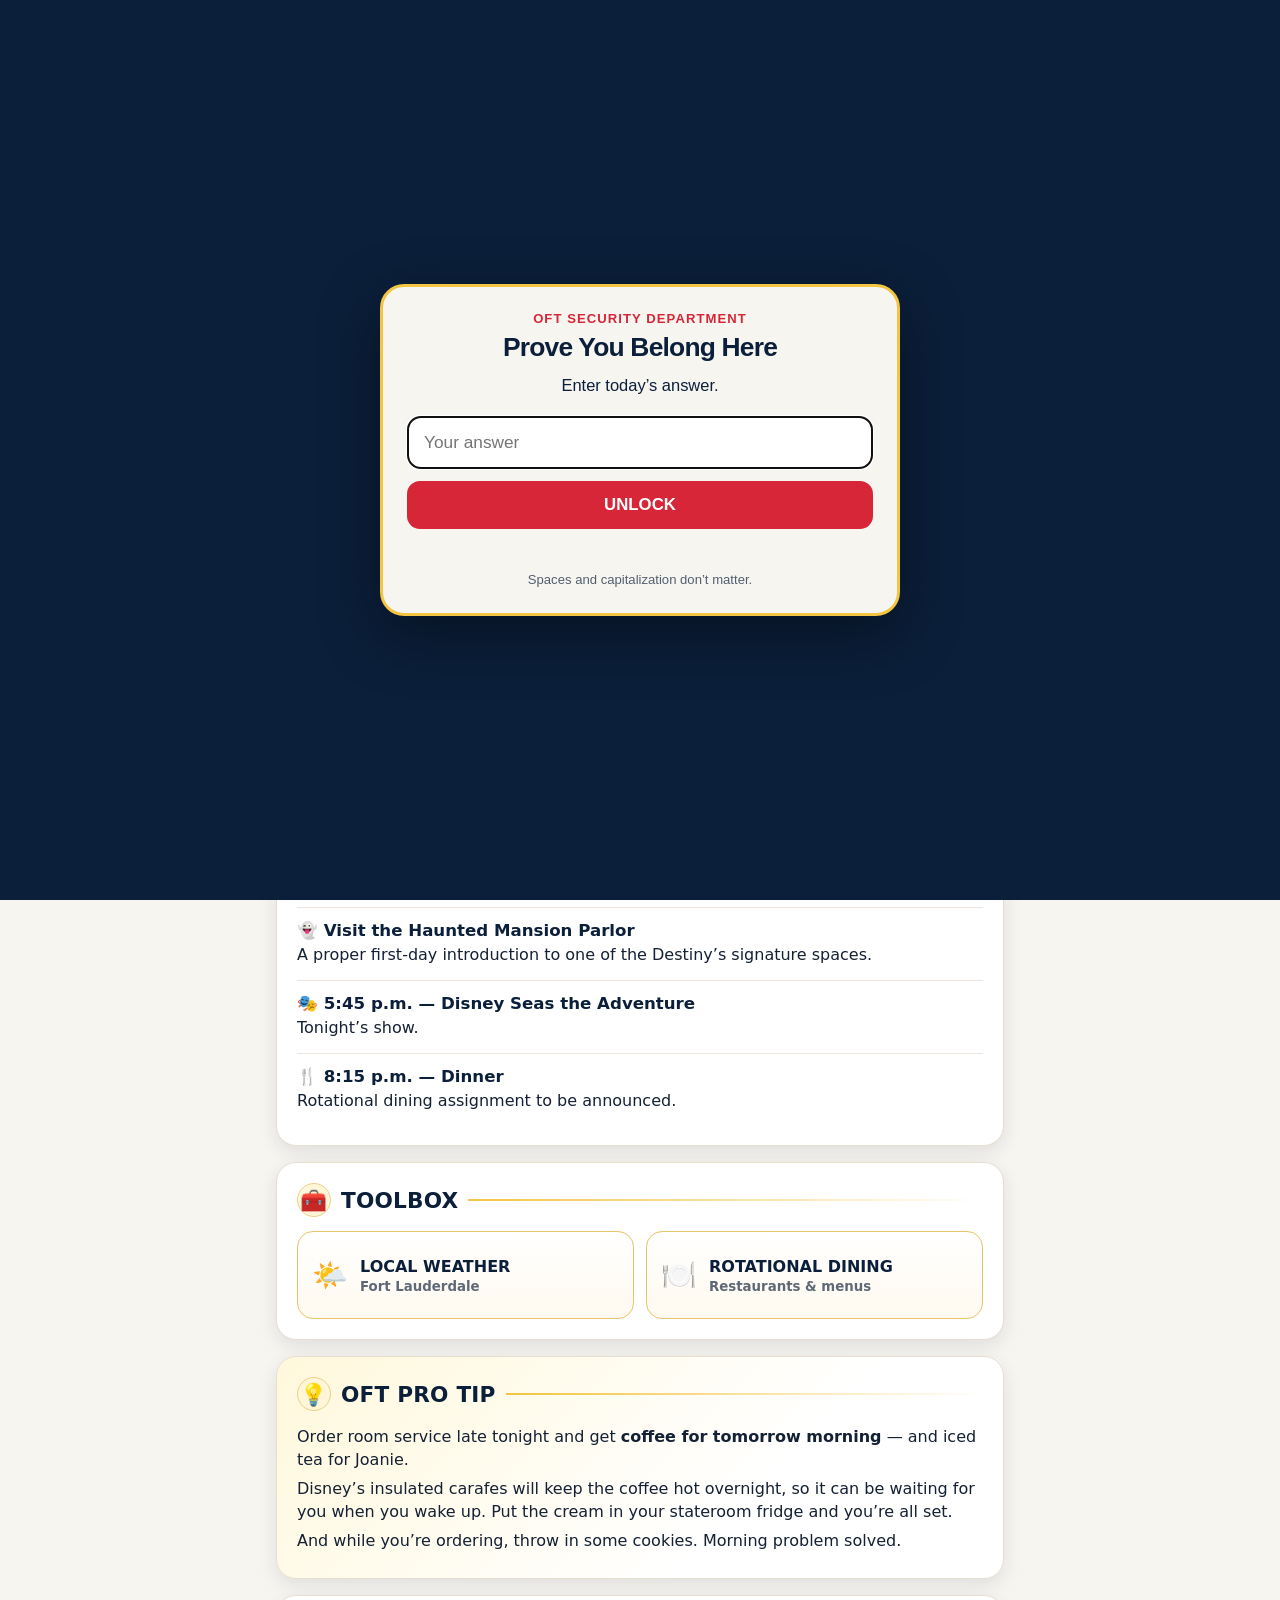
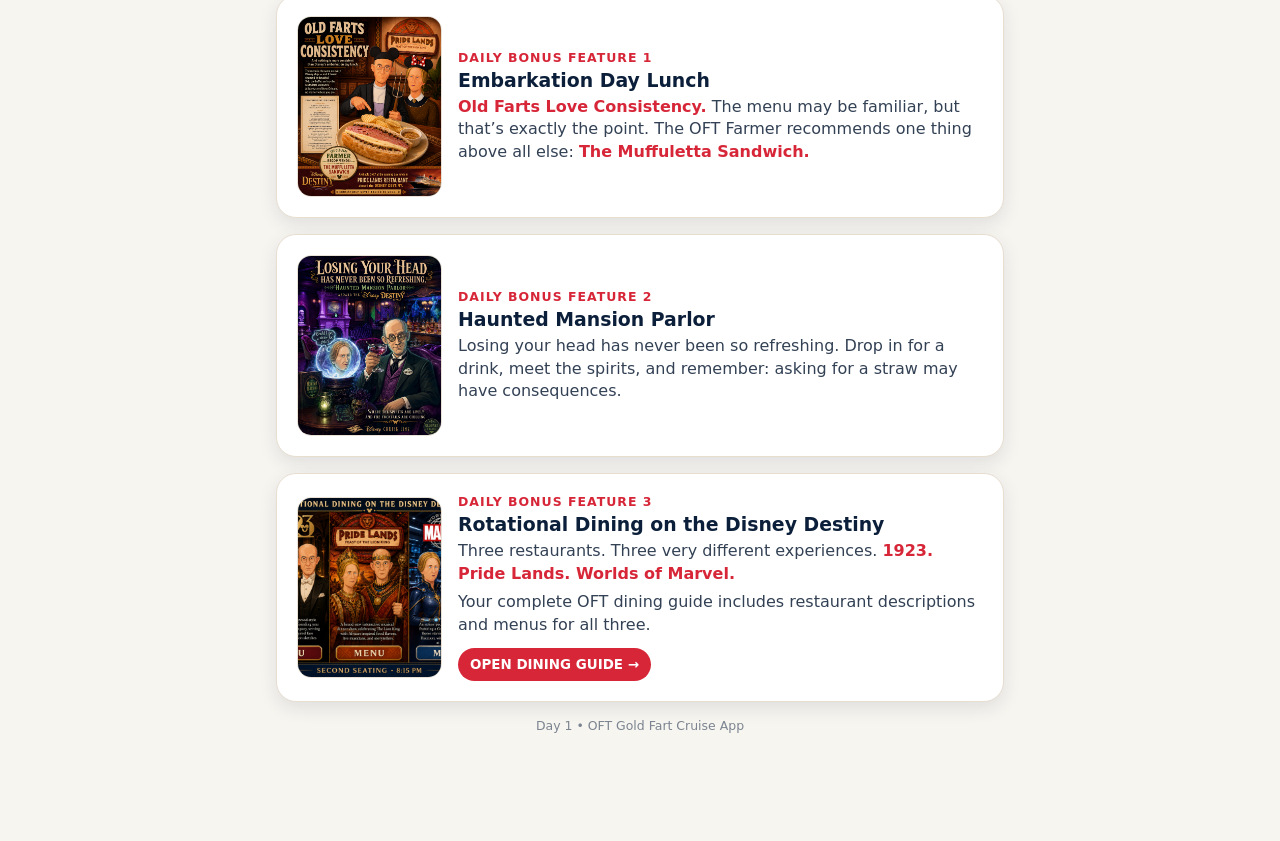
==== day1/index.html @ d30a35b8 "Add files via upload" ====
<!doctype html>
<html lang="en">
<head>
<meta charset="utf-8">
<meta name="viewport" content="width=device-width, initial-scale=1, viewport-fit=cover">
<title>OFT Gold Fart Cruise App — Day 1</title>
<style>
:root{
  --navy:#0B1F3A; --red:#D72638; --gold:#F4C542; --cream:#F7F5F0;
  --ink:#142033; --muted:#5E6877; --card:#FFFFFF; --line:#E7DED0;
  --shadow:0 6px 18px rgba(11,31,58,.10);
}
*{box-sizing:border-box}
html{background:var(--cream)}
body{
  margin:0;
  font-family:system-ui,-apple-system,BlinkMacSystemFont,"Segoe UI",Roboto,Arial,sans-serif;
  color:var(--ink);
  background:radial-gradient(circle at 85% 0%,rgba(244,197,66,.12),transparent 28%),var(--cream);
  padding-bottom:94px;
}
.top{
  background:linear-gradient(180deg,#08182e 0%,var(--navy) 100%);
  border-bottom:5px solid var(--red);
  padding:18px 18px 16px;
  text-align:center;
}
.top img{
  width:min(68vw,320px);
  aspect-ratio:1/1;
  object-fit:contain;
  border-radius:50%;
  filter:drop-shadow(0 4px 10px rgba(0,0,0,.25));
}
main{max-width:760px;margin:0 auto;padding:16px}
.card{
  background:var(--card);
  border:1px solid var(--line);
  border-radius:20px;
  box-shadow:var(--shadow);
  padding:20px;
  margin:0 0 16px;
}
.daycard{position:relative;overflow:hidden}
.daycard:before{
  content:"";position:absolute;inset:0 auto 0 0;width:7px;
  background:linear-gradient(var(--gold),var(--red));
}
.eyebrow{
  display:inline-block;font-weight:900;letter-spacing:.12em;color:var(--red);
  font-size:.82rem;text-transform:uppercase;margin-bottom:6px
}
h1{margin:0;color:var(--navy);font-size:clamp(2rem,8vw,3.35rem);line-height:1;letter-spacing:-.03em}
.date{margin-top:10px;color:var(--muted);font-weight:700}
.section-title{
  display:flex;align-items:center;gap:10px;margin:0 0 14px;color:var(--navy);
  font-size:1.35rem;font-weight:900;letter-spacing:.01em
}
.section-title:after{content:"";height:2px;flex:1;background:linear-gradient(90deg,var(--gold),transparent)}
.icon{
  width:34px;height:34px;border-radius:50%;display:inline-grid;place-items:center;
  background:#fff6d9;color:#a46f00;border:1px solid #edd18b;flex:0 0 auto
}
.highlight{padding:13px 0;border-top:1px solid #eee6db}
.highlight:first-of-type{border-top:none;padding-top:0}
.highlight h3{margin:0 0 4px;color:var(--navy);font-size:1.04rem}
.highlight p{margin:0;line-height:1.42}
.toolbox{display:grid;grid-template-columns:1fr 1fr;gap:12px}
.tool{
  text-decoration:none;color:var(--navy);border:1.5px solid #e8c46a;border-radius:16px;
  min-height:88px;padding:14px;display:flex;align-items:center;gap:12px;font-weight:900;
  background:linear-gradient(180deg,#fff,#fffaf0)
}
.tool small{display:block;font-weight:600;color:var(--muted);margin-top:3px}
.tip{background:linear-gradient(135deg,#fff8dc 0%,#fff 65%)}
.tip p{margin:.35rem 0;line-height:1.45}
.bonus{display:grid;grid-template-columns:145px 1fr;gap:16px;align-items:center}
.bonus img{
  width:145px;aspect-ratio:4/5;object-fit:cover;border-radius:14px;
  border:1px solid #e9e1d5;background:#f3eee7
}
.bonus h3{margin:0 0 5px;color:var(--navy);font-size:1.18rem}
.bonus p{margin:0;line-height:1.4;color:#334155}
.bonus strong{color:var(--red)}
.bonus-label{
  color:var(--red);font-weight:900;font-size:.78rem;letter-spacing:.08em;
  text-transform:uppercase;margin-bottom:4px
}
.bonus-link{
  display:inline-flex;margin-top:12px;padding:9px 12px;border-radius:999px;
  text-decoration:none;background:var(--red);color:#fff;font-weight:900;font-size:.84rem
}
.fixedbar{
  position:fixed;left:0;right:0;bottom:0;z-index:10;
  padding:10px 12px calc(10px + env(safe-area-inset-bottom));
  background:rgba(247,245,240,.94);backdrop-filter:blur(10px);border-top:1px solid #ddd3c6
}
.fixedinner{max-width:760px;margin:auto;display:grid;grid-template-columns:1fr 1fr;gap:10px}
.fixedbtn{
  min-height:58px;border-radius:16px;text-decoration:none;display:flex;align-items:center;
  justify-content:center;gap:9px;font-weight:900;box-shadow:0 5px 14px rgba(0,0,0,.12)
}
.disney{background:var(--navy);color:white;border:2px solid #19365f}
.food{background:var(--red);color:white;border:2px solid #b51d2b}
.fixedbtn span{font-size:1.25rem}
.note{font-size:.78rem;color:#7b8490;text-align:center;margin:4px 0 0}
@media(max-width:560px){
  main{padding:12px}.card{padding:16px;border-radius:17px;margin-bottom:12px}
  .toolbox{grid-template-columns:1fr}.bonus{grid-template-columns:112px 1fr;gap:12px}
  .bonus img{width:112px}.section-title{font-size:1.15rem}
}
.camera-input{position:absolute!important;width:1px;height:1px;overflow:hidden;clip:rect(0,0,0,0);white-space:nowrap;clip-path:inset(50%)}
.fixedbtn.food{cursor:pointer}
body{padding-bottom:92px!important;}
</style>

<style id="oft-three-button-style">
.oft-bottom-bar{position:fixed;left:0;right:0;bottom:0;z-index:9990;padding:9px 10px calc(9px + env(safe-area-inset-bottom));background:rgba(247,245,240,.96);border-top:1px solid #ddd3c6;backdrop-filter:blur(10px)}
.oft-bottom-inner{max-width:760px;margin:auto;display:grid;grid-template-columns:minmax(0,1fr) 58px minmax(0,1fr);gap:8px}
.oft-bottom-btn{min-height:56px;border-radius:15px;text-decoration:none;display:flex;align-items:center;justify-content:center;gap:7px;font-family:Arial,sans-serif;font-weight:900;font-size:.88rem;line-height:1;text-align:center;box-sizing:border-box}
.oft-bottom-daily{background:#D72638;color:white;border:2px solid #b51d2b}
.oft-bottom-home{background:#F4C542;color:#0B1F3A;border:2px solid #d7aa22;font-size:1.45rem}
.oft-bottom-camera{background:#0B1F3A;color:white;border:2px solid #19365f;cursor:pointer}
.oft-camera-input{position:absolute!important;width:1px;height:1px;overflow:hidden;clip:rect(0,0,0,0);clip-path:inset(50%);white-space:nowrap}
</style>

</head>
<body>

<style id="oft-lock-style">
.oft-lock{position:fixed;inset:0;z-index:99999;background:#0B1F3A;display:flex;align-items:center;justify-content:center;padding:22px;font-family:Arial,sans-serif}
.oft-lock-card{width:min(520px,100%);background:#F7F5F0;border:3px solid #F4C542;border-radius:24px;padding:24px;box-shadow:0 18px 60px rgba(0,0,0,.42);color:#0B1F3A;text-align:center}
.oft-lock-kicker{font-weight:900;color:#D72638;letter-spacing:.08em;font-size:.82rem;margin-bottom:8px}
.oft-lock h1{margin:0 0 14px;font-size:1.65rem}.oft-lock p{font-size:1.03rem;line-height:1.45;margin:0 0 18px}
.oft-lock input{width:100%;box-sizing:border-box;font-size:1.08rem;padding:14px 15px;border:2px solid #c9c0b4;border-radius:13px;background:#fff;color:#0B1F3A}
.oft-lock button{width:100%;margin-top:12px;border:0;border-radius:13px;background:#D72638;color:#fff;font-size:1.05rem;font-weight:900;padding:14px;cursor:pointer}
.oft-lock-error{min-height:1.25em;color:#a31320;font-weight:800;margin-top:10px!important;margin-bottom:0!important}
.oft-lock-note{font-size:.82rem!important;opacity:.7;margin-top:10px!important;margin-bottom:0!important}
</style>

<div class="oft-lock" id="oft-lock"><div class="oft-lock-card">
<div class="oft-lock-kicker">OFT SECURITY DEPARTMENT</div><h1>Prove You Belong Here</h1>
<p>Enter today’s answer.</p>
<form id="oft-lock-form"><input id="oft-lock-answer" type="text" autocomplete="off" autocapitalize="off" placeholder="Your answer"><button type="submit">UNLOCK</button></form>
<p class="oft-lock-error" id="oft-lock-error"></p><p class="oft-lock-note">Spaces and capitalization don’t matter.</p>
</div></div>
<script>
(function(){
 const k="oft-unlocked-day1";
 if(sessionStorage.getItem(k)==="yes"){document.getElementById("oft-lock").remove();return;}
 const n=s=>(s||"").toLowerCase().replace(/\s+/g,""), expected="magic";
 const form=document.getElementById("oft-lock-form"),input=document.getElementById("oft-lock-answer"),err=document.getElementById("oft-lock-error");
 form.addEventListener("submit",e=>{e.preventDefault();if(n(input.value)===expected){sessionStorage.setItem(k,"yes");document.getElementById("oft-lock").remove();}else{err.textContent="Nope. The OFT bouncer remains unconvinced.";input.select();}});
 setTimeout(()=>input.focus(),100);
})();
</script>
<header class="top">
  <img src="assets/day-logo.jpg" alt="Gold Fart Disney Cruises logo">
</header>

<main>
  <section class="card daycard">
    <div class="eyebrow">Day 1</div>
    <h1>Welcome aboard the Disney Destiny!</h1>
    <div class="date">Friday, September 18, 2026</div>
  </section>

  <section class="card">
    <div class="section-title"><span class="icon">★</span>DAILY HIGHLIGHTS</div>

    <div class="highlight">
      <h3>🚢 11:30 a.m. — Embarkation</h3>
      <p>Welcome aboard!</p>
    </div>

    <div class="highlight">
      <h3>🥪 Embarkation Lunch</h3>
      <p>Skip the buffet and head for the embarkation-day dining room. The OFT recommendation awaits.</p>
    </div>

    <div class="highlight">
      <h3>🍽️ Dining Changes — Triton Lounge</h3>
      <p>Take care of any needed dining adjustments.</p>
    </div>

    <div class="highlight">
      <h3>👻 Visit the Haunted Mansion Parlor</h3>
      <p>A proper first-day introduction to one of the Destiny’s signature spaces.</p>
    </div>

    <div class="highlight">
      <h3>🎭 5:45 p.m. — Disney Seas the Adventure</h3>
      <p>Tonight’s show.</p>
    </div>

    <div class="highlight">
      <h3>🍴 8:15 p.m. — Dinner</h3>
      <p>Rotational dining assignment to be announced.</p>
    </div>
  </section>

  <section class="card">
    <div class="section-title"><span class="icon">🧰</span>TOOLBOX</div>
    <div class="toolbox">
      <a class="tool" href="https://weather.com/us/florida/fort-lauderdale/airport/fort-lauderdale-hollywood-international-airport/today" target="_blank" rel="noopener">
        <span style="font-size:1.8rem">🌤️</span>
        <span>LOCAL WEATHER<small>Fort Lauderdale</small></span>
      </a>
      <a class="tool" href="dining/index.html">
        <span style="font-size:1.8rem">🍽️</span>
        <span>ROTATIONAL DINING<small>Restaurants & menus</small></span>
      </a>
    </div>
  </section>

  <section class="card tip">
    <div class="section-title"><span class="icon">💡</span>OFT PRO TIP</div>
    <p>Order room service late tonight and get <strong>coffee for tomorrow morning</strong> — and iced tea for Joanie.</p>
    <p>Disney’s insulated carafes will keep the coffee hot overnight, so it can be waiting for you when you wake up. Put the cream in your stateroom fridge and you’re all set.</p>
    <p>And while you’re ordering, throw in some cookies. Morning problem solved.</p>
  </section>

  <section class="card bonus">
    <img src="assets/embarkation-lunch.png" alt="Embarkation Day Lunch ad">
    <div>
      <div class="bonus-label">Daily Bonus Feature 1</div>
      <h3>Embarkation Day Lunch</h3>
      <p><strong>Old Farts Love Consistency.</strong> The menu may be familiar, but that’s exactly the point. The OFT Farmer recommends one thing above all else: <strong>The Muffuletta Sandwich.</strong></p>
    </div>
  </section>

  <section class="card bonus">
    <img src="assets/haunted-mansion.png" alt="Haunted Mansion Parlor ad">
    <div>
      <div class="bonus-label">Daily Bonus Feature 2</div>
      <h3>Haunted Mansion Parlor</h3>
      <p>Losing your head has never been so refreshing. Drop in for a drink, meet the spirits, and remember: asking for a straw may have consequences.</p>
    </div>
  </section>

  <section class="card bonus">
    <img src="assets/rotational-dining.png" alt="Rotational Dining on the Disney Destiny">
    <div>
      <div class="bonus-label">Daily Bonus Feature 3</div>
      <h3>Rotational Dining on the Disney Destiny</h3>
      <p>Three restaurants. Three very different experiences. <strong>1923. Pride Lands. Worlds of Marvel.</strong></p>
      <p style="margin-top:6px">Your complete OFT dining guide includes restaurant descriptions and menus for all three.</p>
      <a class="bonus-link" href="dining/index.html">OPEN DINING GUIDE →</a>
    </div>
  </section>

  <p class="note">Day 1 • OFT Gold Fart Cruise App</p>
</main>



<nav class="oft-bottom-bar" aria-label="OFT navigation">
  <div class="oft-bottom-inner">
    <a class="oft-bottom-btn oft-bottom-daily" href="https://mattj009.github.io/oft-disney-cruise-app-clean/lineup.html"><span>✨</span>DAILY DISNEY</a>
    <a class="oft-bottom-btn oft-bottom-home" href="https://mattj009.github.io/oft-disney-cruise-app-clean/index.html" aria-label="Home" title="Home">🏠</a>
    <label class="oft-bottom-btn oft-bottom-camera" for="oft-camera"><span>📷</span>SMILE, PAL!</label>
    <input id="oft-camera" class="oft-camera-input" type="file" accept="image/*" capture="environment">
  </div>
</nav>

</body>
</html>
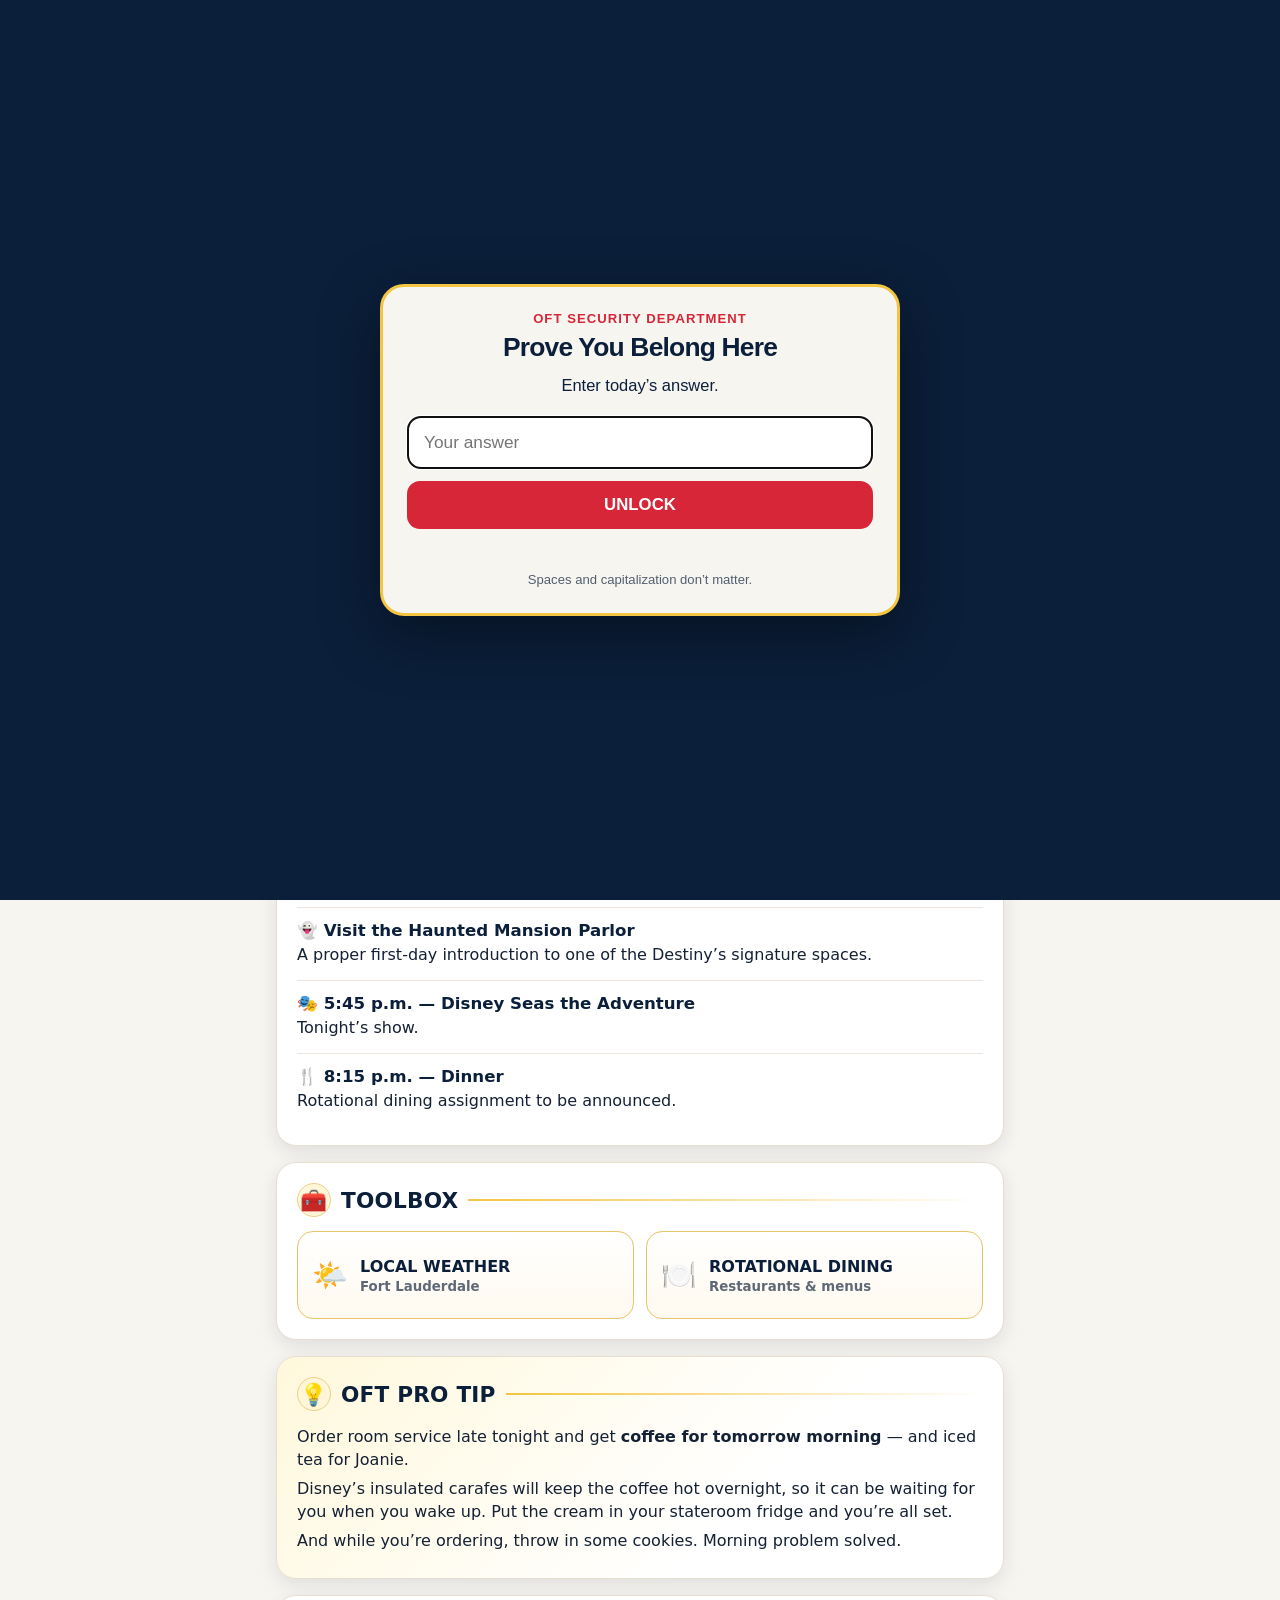
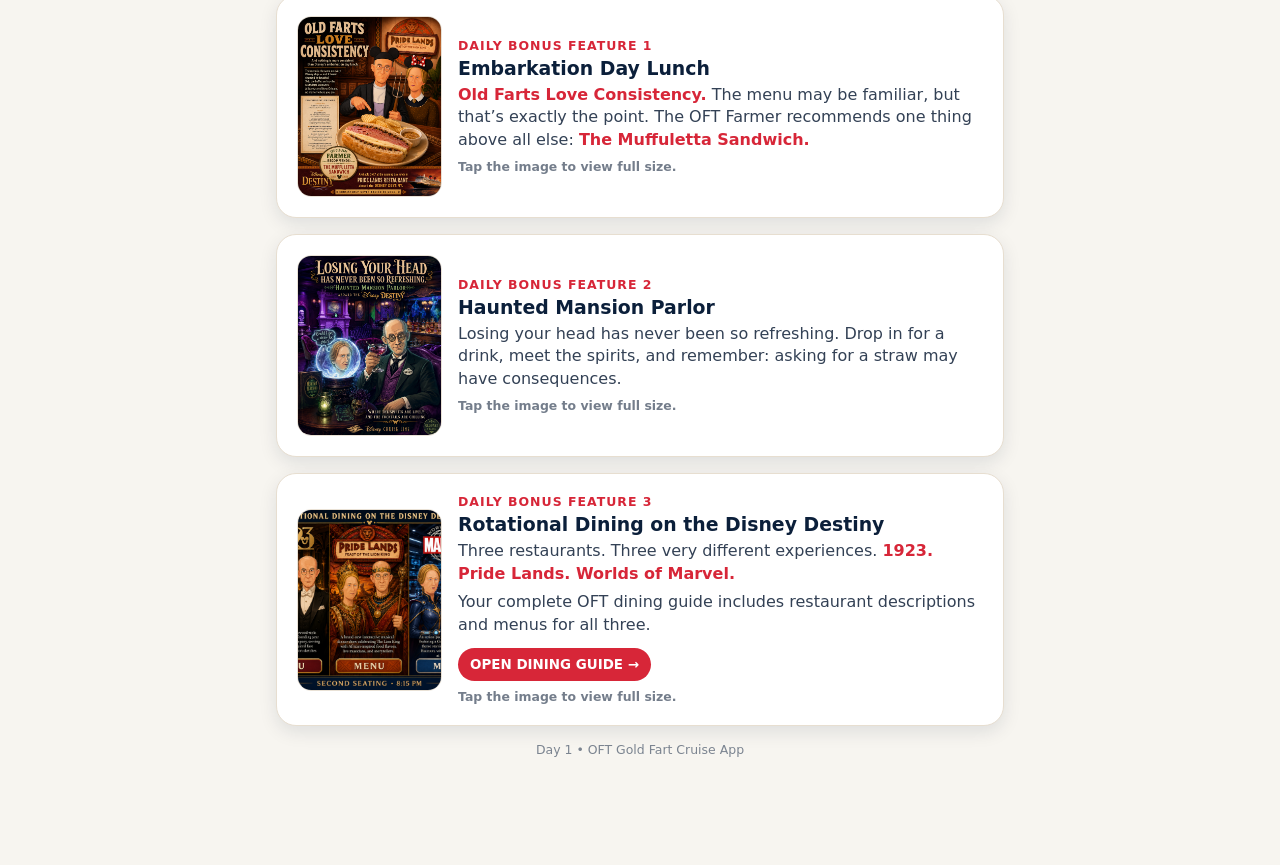
==== commit 10066a78: "Add files via upload" ====
--- a/day1/index.html
+++ b/day1/index.html
@@ -124,6 +124,16 @@
 .oft-camera-input{position:absolute!important;width:1px;height:1px;overflow:hidden;clip:rect(0,0,0,0);clip-path:inset(50%);white-space:nowrap}
 </style>
 
+
+<style id="oft-bonus-lightbox-style">
+.bonus img{cursor:zoom-in}
+.oft-bonus-hint{font-size:.78rem!important;opacity:.68;margin-top:7px!important;font-weight:700}
+.oft-lightbox{position:fixed;inset:0;z-index:100000;background:rgba(5,15,30,.94);display:none;align-items:center;justify-content:center;padding:18px}
+.oft-lightbox.open{display:flex}
+.oft-lightbox img{max-width:96vw;max-height:90vh;object-fit:contain;border-radius:10px;box-shadow:0 16px 60px rgba(0,0,0,.55)}
+.oft-lightbox-close{position:fixed;top:14px;right:14px;width:48px;height:48px;border-radius:50%;border:2px solid rgba(255,255,255,.7);background:#0B1F3A;color:white;font-size:1.7rem;font-weight:900;display:flex;align-items:center;justify-content:center;cursor:pointer}
+</style>
+
 </head>
 <body>
 
@@ -147,10 +157,10 @@
 <script>
 (function(){
  const k="oft-unlocked-day1";
- if(sessionStorage.getItem(k)==="yes"){document.getElementById("oft-lock").remove();return;}
+ if(localStorage.getItem(k)==="yes"){document.getElementById("oft-lock").remove();return;}
  const n=s=>(s||"").toLowerCase().replace(/\s+/g,""), expected="magic";
  const form=document.getElementById("oft-lock-form"),input=document.getElementById("oft-lock-answer"),err=document.getElementById("oft-lock-error");
- form.addEventListener("submit",e=>{e.preventDefault();if(n(input.value)===expected){sessionStorage.setItem(k,"yes");document.getElementById("oft-lock").remove();}else{err.textContent="Nope. The OFT bouncer remains unconvinced.";input.select();}});
+ form.addEventListener("submit",e=>{e.preventDefault();if(n(input.value)===expected){localStorage.setItem(k,"yes");document.getElementById("oft-lock").remove();}else{err.textContent="Nope. The OFT bouncer remains unconvinced.";input.select();}});
  setTimeout(()=>input.focus(),100);
 })();
 </script>
@@ -226,7 +236,7 @@
       <div class="bonus-label">Daily Bonus Feature 1</div>
       <h3>Embarkation Day Lunch</h3>
       <p><strong>Old Farts Love Consistency.</strong> The menu may be familiar, but that’s exactly the point. The OFT Farmer recommends one thing above all else: <strong>The Muffuletta Sandwich.</strong></p>
-    </div>
+    <p class="oft-bonus-hint">Tap the image to view full size.</p></div>
   </section>
 
   <section class="card bonus">
@@ -235,7 +245,7 @@
       <div class="bonus-label">Daily Bonus Feature 2</div>
       <h3>Haunted Mansion Parlor</h3>
       <p>Losing your head has never been so refreshing. Drop in for a drink, meet the spirits, and remember: asking for a straw may have consequences.</p>
-    </div>
+    <p class="oft-bonus-hint">Tap the image to view full size.</p></div>
   </section>
 
   <section class="card bonus">
@@ -246,13 +256,47 @@
       <p>Three restaurants. Three very different experiences. <strong>1923. Pride Lands. Worlds of Marvel.</strong></p>
       <p style="margin-top:6px">Your complete OFT dining guide includes restaurant descriptions and menus for all three.</p>
       <a class="bonus-link" href="dining/index.html">OPEN DINING GUIDE →</a>
-    </div>
+    <p class="oft-bonus-hint">Tap the image to view full size.</p></div>
   </section>
 
   <p class="note">Day 1 • OFT Gold Fart Cruise App</p>
 </main>
 
 
+
+
+<div class="oft-lightbox" id="oft-lightbox" aria-hidden="true">
+  <button class="oft-lightbox-close" id="oft-lightbox-close" aria-label="Close">×</button>
+  <img id="oft-lightbox-image" alt="">
+</div>
+<script>
+(function(){
+  const box=document.getElementById("oft-lightbox");
+  const big=document.getElementById("oft-lightbox-image");
+  const close=document.getElementById("oft-lightbox-close");
+  document.querySelectorAll(".bonus img").forEach(img=>{
+    img.setAttribute("tabindex","0");
+    img.setAttribute("role","button");
+    img.setAttribute("aria-label",(img.alt||"Bonus image")+" — open full size");
+    const open=()=>{
+      big.src=img.src;
+      big.alt=img.alt||"Bonus image";
+      box.classList.add("open");
+      box.setAttribute("aria-hidden","false");
+    };
+    img.addEventListener("click",open);
+    img.addEventListener("keydown",e=>{if(e.key==="Enter"||e.key===" "){e.preventDefault();open();}});
+  });
+  const shut=()=>{
+    box.classList.remove("open");
+    box.setAttribute("aria-hidden","true");
+    big.removeAttribute("src");
+  };
+  close.addEventListener("click",shut);
+  box.addEventListener("click",e=>{if(e.target===box) shut();});
+  document.addEventListener("keydown",e=>{if(e.key==="Escape"&&box.classList.contains("open")) shut();});
+})();
+</script>
 
 <nav class="oft-bottom-bar" aria-label="OFT navigation">
   <div class="oft-bottom-inner">
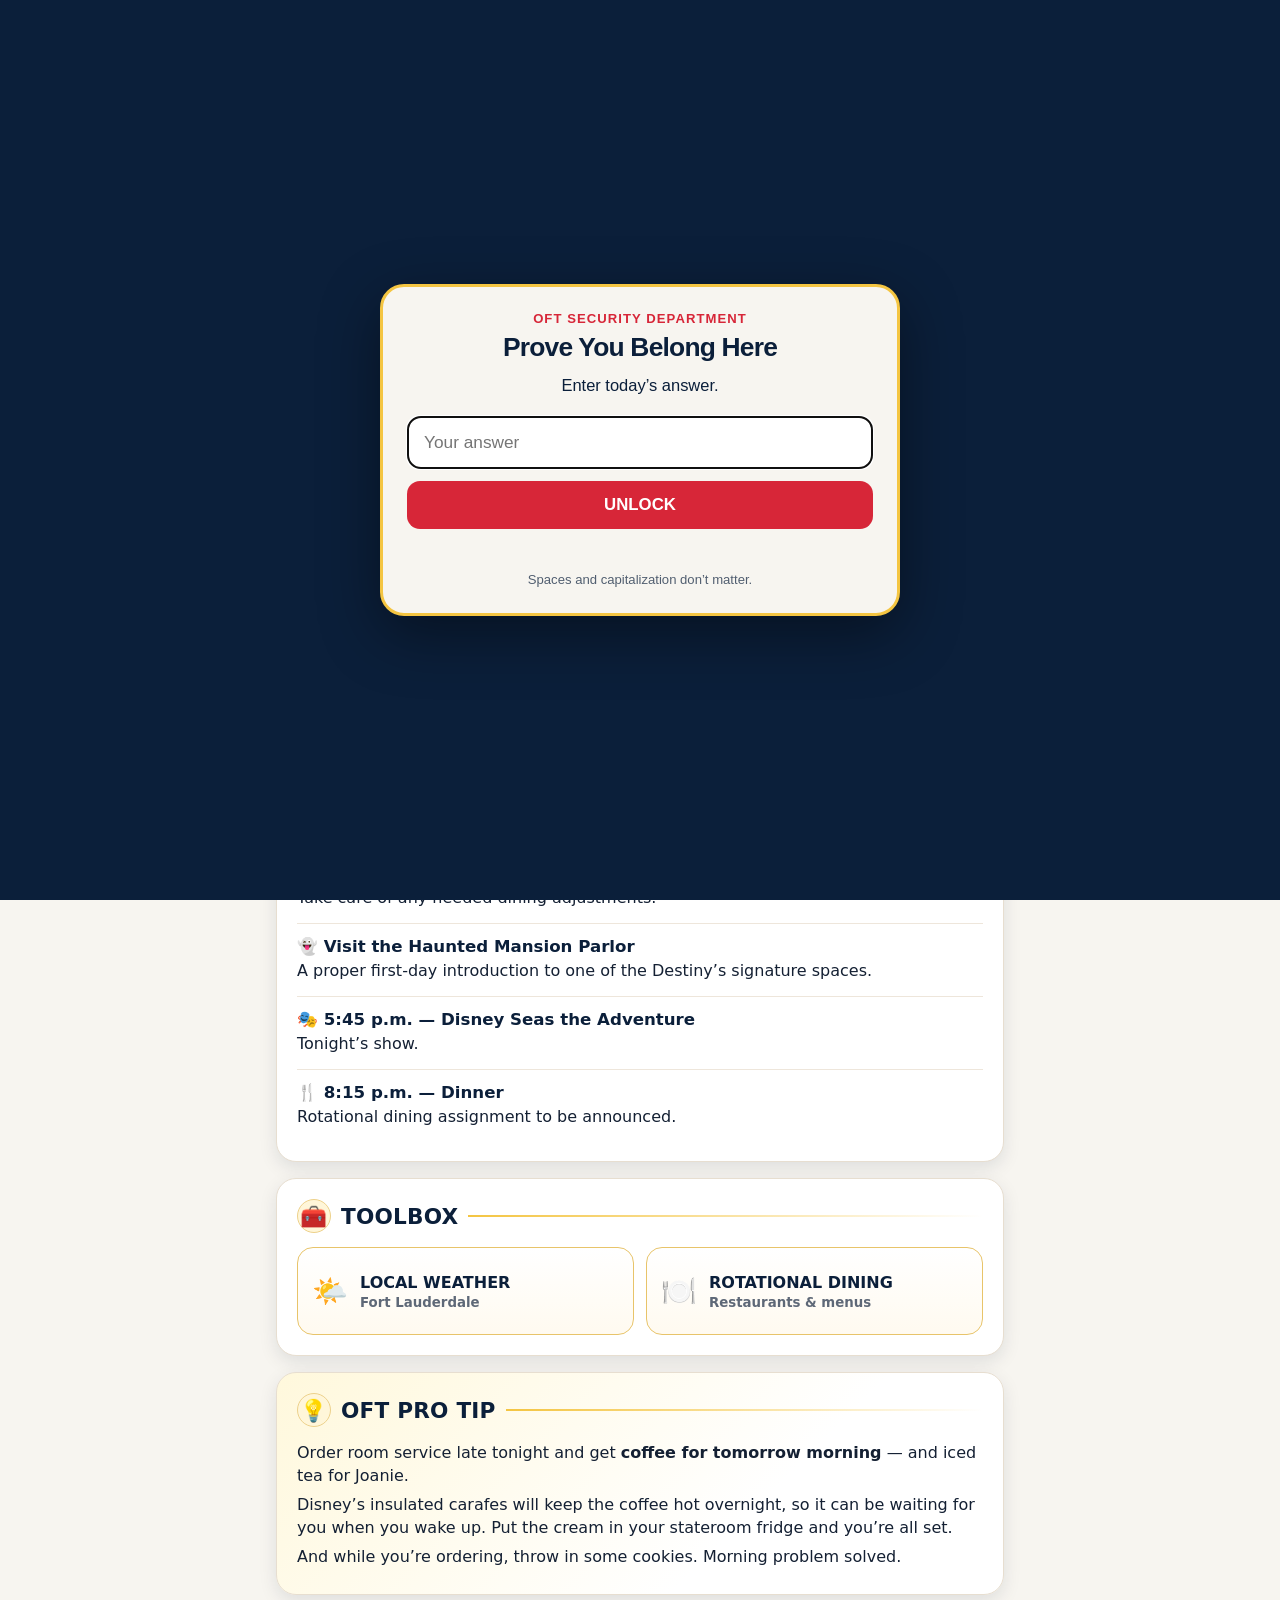
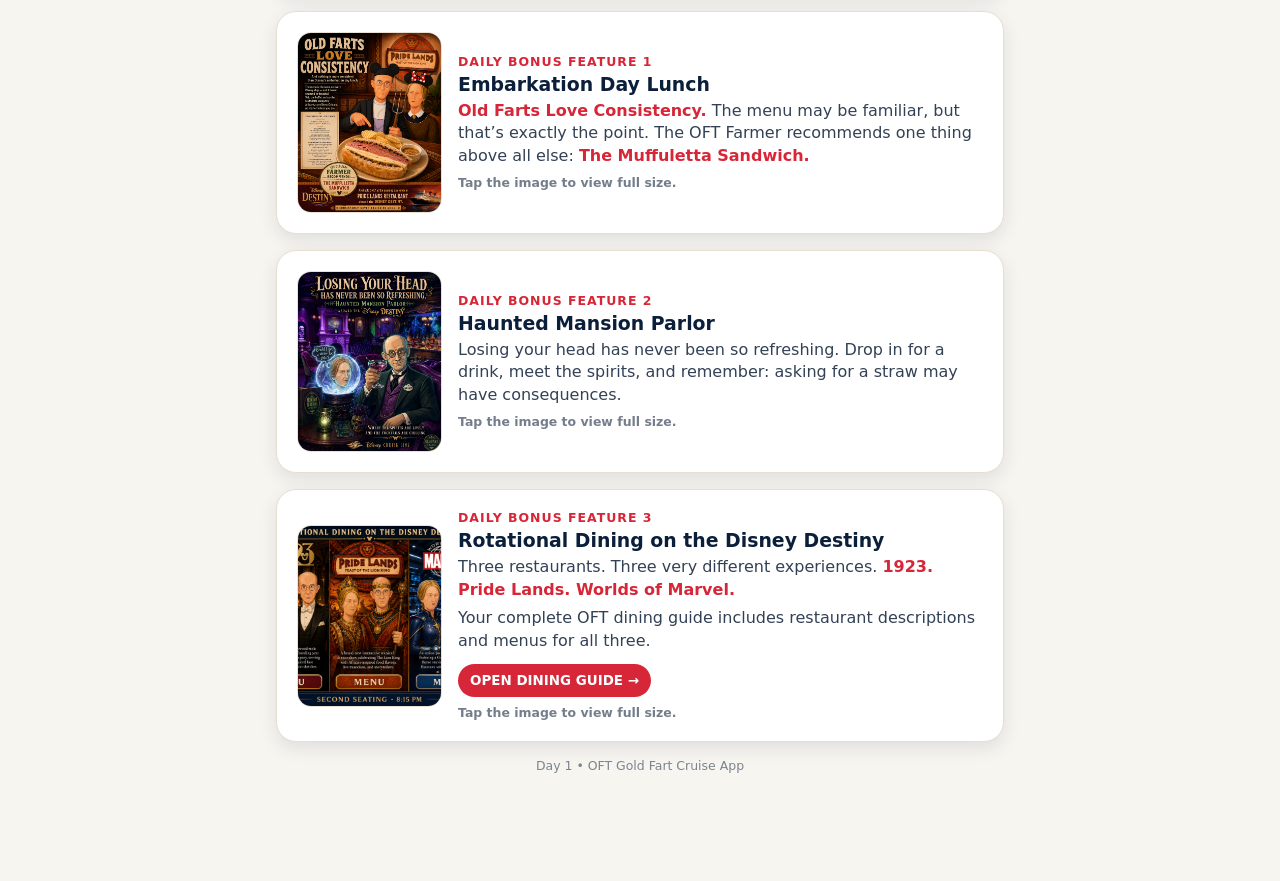
==== commit 12a9c0e5: "Add files via upload" ====
--- a/day1/index.html
+++ b/day1/index.html
@@ -132,6 +132,26 @@
 .oft-lightbox.open{display:flex}
 .oft-lightbox img{max-width:96vw;max-height:90vh;object-fit:contain;border-radius:10px;box-shadow:0 16px 60px rgba(0,0,0,.55)}
 .oft-lightbox-close{position:fixed;top:14px;right:14px;width:48px;height:48px;border-radius:50%;border:2px solid rgba(255,255,255,.7);background:#0B1F3A;color:white;font-size:1.7rem;font-weight:900;display:flex;align-items:center;justify-content:center;cursor:pointer}
+</style>
+
+
+<style id="oft-logo-polish">
+.top img{
+  display:block!important;
+  width:min(74vw,340px)!important;
+  height:auto!important;
+  max-height:340px!important;
+  object-fit:contain!important;
+  margin:0 auto!important;
+  padding:10px!important;
+  background:#F7F5F0!important;
+  border:2px solid rgba(244,197,66,.9)!important;
+  border-radius:22px!important;
+  box-shadow:0 8px 24px rgba(0,0,0,.20)!important;
+}
+@media (min-width:700px){
+  .top img{width:340px!important;}
+}
 </style>
 
 </head>
